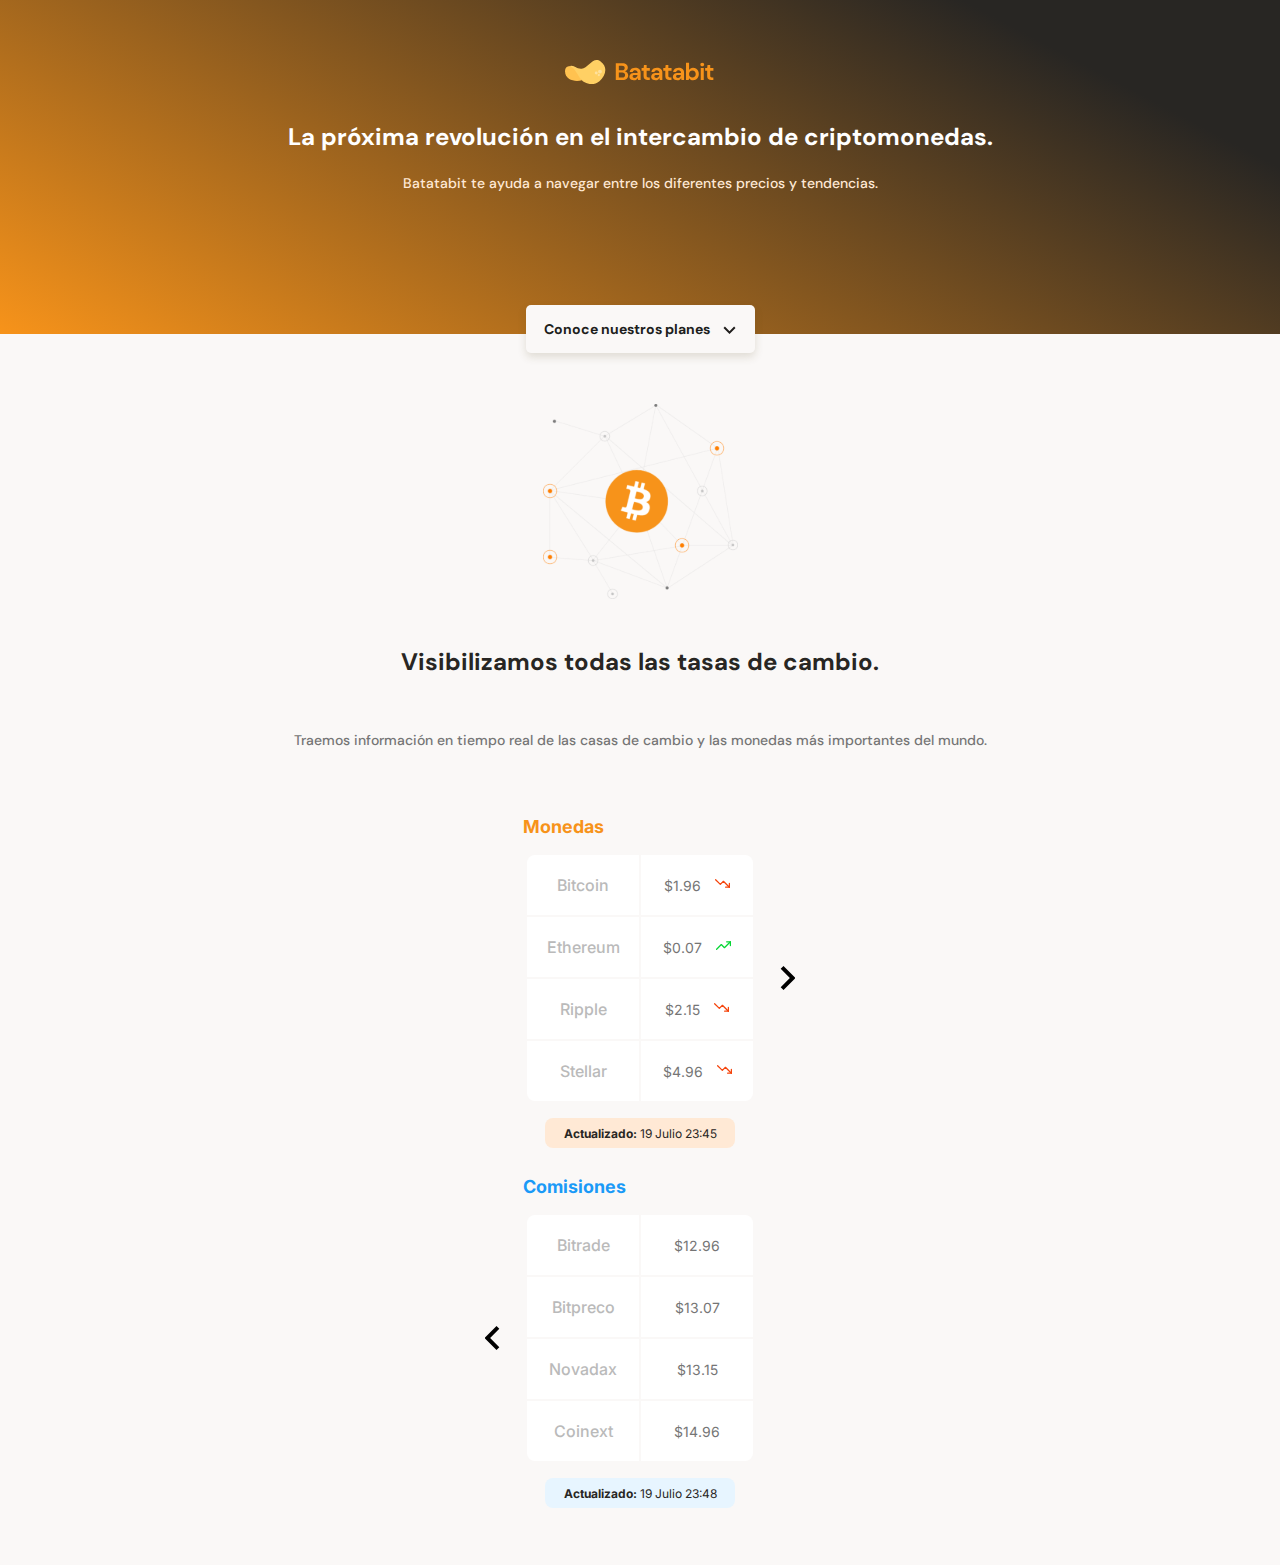
==== CursoMobileFirst/index.html @ 8cd85327 "segunda tabla" ====
<!DOCTYPE html>
<html lang="en">
<head>
    <meta charset="UTF-8">
    <meta name="viewport" content="width=device-width, initial-scale=1.0">
    <title>Document</title>
    <link rel="stylesheet" href="./css/main.css">
    <link rel="preconnect" href="https://fonts.googleapis.com">
    <link rel="preconnect" href="https://fonts.gstatic.com" crossorigin>
    <link href="https://fonts.googleapis.com/css2?family=DM+Sans:wght@400;500;700&family=Inter:wght@300;500;700&display=swap" rel="stylesheet">
</head>
<body>
    <header>
        <img src="./assets/img/logo.svg" alt="">
        <div class="header__title-container">
            <h1>La próxima revolución en el intercambio de criptomonedas.</h1>
            <p>Batatabit te ayuda a navegar entre los diferentes precios y tendencias.</p>
            <a href="" class="header__button">Conoce nuestros planes <span></span></a>
        </div>
    </header>
    <main>
        <section class="main-exchange-container">
            <div class="backgroundImg"></div>
            <div class="main-exchange-container__title">
                <h2>Visibilizamos todas las tasas de cambio.</h2>
                <p>Traemos información en tiempo real de las casas de cambio y las monedas más importantes del mundo.</p>
            </div>
            <section class="main-tables-container">
                <div class="main-currency-table">
                    <p class="currency-table__title">Monedas</p>
                    <div class="currency-table__container">
                        <table>
                            <tr>
                                <td class="table--top-left">Bitcoin</td>
                                <td class="table--top-right table--right">$1.96 <span class="down"></span></td>
                            </tr>
                            <tr>
                                <td>Ethereum</td>
                                <td class="table--right">$0.07 <span class="up"></span></td>
                            </tr>
                            <tr>
                                <td>Ripple</td>
                                <td class="table--right">$2.15 <span class="down"></span></td>
                            </tr>
                            <tr>
                                <td class="table--bottom-left">Stellar</td>
                                <td class="table--bottom-right table--right">$4.96 <span class="down"></span></td>
                            </tr>
                        </table>
                        <div></div>
                    </div>
                    <div class="currency-table__date">
                        <p><b>Actualizado:</b> 19 Julio 23:45</p>
                    </div>
                </div>
                <div class="main-commissions-table">
                    <p class="commissions-table__title">Comisiones</p>
                    <div class="commissions-table__container">
                        <table>
                            <tr>
                                <td class="table--top-left">Bitrade</td>
                                <td class="table--top-right table--right">$12.96 <span class="down"></span></td>
                            </tr>
                            <tr>
                                <td>Bitpreco</td>
                                <td class="table--right">$13.07 <span class="up"></span></td>
                            </tr>
                            <tr>
                                <td>Novadax</td>
                                <td class="table--right">$13.15 <span class="down"></span></td>
                            </tr>
                            <tr>
                                <td class="table--bottom-left">Coinext</td>
                                <td class="table--bottom-right table--right">$14.96 <span class="down"></span></td>
                            </tr>
                        </table>
                        <div></div>
                    </div>
                    <div class="commissions-table__date">
                        <p><b>Actualizado:</b> 19 Julio 23:48</p>
                    </div>
                </div>
            </section>            
        </section>
        <section></section>
        <section></section>
        <section></section>
    </main>
    <footer></footer>
</body>
</html>
---- CursoMobileFirst/css/main.css ----
/* 
1. Posicionamiento 
2. Modelo Caja (box model)
3. tipografia
4. Visuales
5. Otros, miscelanios
*/

/* font-family: 'DM Sans', sans-serif;
font-family: 'Inter', sans-serif; */

:root{
    /* colores */
    --bitcoin-orange: #f7931a;
    --soft-orange: #ffe9d5;
    --secondary-blue: #1a9af7;
    --soft-blue: #e7f5ff;
    --warm-black: #282623;
    --black: #201e1c;
    --grey: #bababa;
    --off-white: #faf8f7;
    --just-white: #fff;
}

*{
    padding: 0;
    margin: 0;
    box-sizing: border-box;
}

html{
    font-size: 62.5%;
    font-family: 'DM Sans', sans-serif;
}
header{
    position: relative;
    display: flex;
    flex-direction: column;
    align-items:center;
    width: 100%;
    min-width: 320px;
    height: 334px;
    text-align: center;
    background: linear-gradient(207.8deg,var(--warm-black) 16.6%, var(--bitcoin-orange) 100%);
}
header img {
    width: 150px;
    height: 24px;
    margin-top: 60px;
}

.header__title-container{
    width: 90%;
    min-width: 288px;
    max-width: 900px;
    height: 218px;
    margin-top: 40px;
    text-align: center;
}
.header__title-container h1 {
    font-size: 2.4rem;
    font-weight: bold;
    line-height: 2.6rem;
    color: var(--just-white);
}
.header__title-container p{
    margin-top: 24px;
    font-size: 1.4rem;
    font-weight: 500;
    line-height: 1.8rem;
    color: var(--soft-orange);
}
.header__title-container .header__button{
    position: absolute;
    
    left: 0;
    right: 0;
    margin-right: auto;
    margin-left: auto;
    top: 270px;
    display: block;
    margin-top:35px;
    padding:15px;
    width: 229px;
    height: 48px;
    background-color: var(--off-white);
    /* Sombra */
    box-shadow: 0px 4px 8px rgba(89, 73, 30, 0.16);
    border:none;
    border-radius: 5px;
    font-size: 1.4rem;
    font-weight: bold;
    text-decoration: none;
    color: var(--black);
}

.header__button span{
    display: inline-block;
    width: 13px;
    height: 8px;
    margin-left: 10px;
    background-image: url('../assets/icons/down-arrow.svg');
}
main {
    width: 100%;
    height: auto;
    background-color: var(--off-white);
    min-width: 320px;
}
.main-exchange-container {
    display: flex;
    flex-direction: column;
    align-items: center;
    text-align: center;
    width: 100%;
    height: auto;
    padding-top: 70px;
    padding-bottom: 30px;
}
.main-exchange-container__title {
    width: 90%;
    min-width: 288px;
    max-width: 900px;
    margin: 0 auto;
}
.main-exchange-container .backgroundImg{
    width: 195px;
    height: 195px;
    margin-bottom: 50px;
    background-image: url('../assets/img/Bitcoin.svg');
    background-size: cover;
    background-position: center;
    background-repeat: no-repeat;
}
.main-exchange-container__title h2{
    margin-bottom: 30px;
    font-size: 2.4rem;
    font-weight: bold;
    color: var(--warm-black);
    line-height: 2.6rem;
    height: 52px;
}
.main-exchange-container__title p{
    margin-bottom: 30px;
    font-size: 1.4rem;
    line-height: 1.8rem;
    font-weight: 500;
    color:#757575;
    height: 54px;
}

.main-currency-table, .main-commissions-table{
    width: 70%;
    min-width: 235px;
    max-width: 500px;
    height: 360px;
    margin: 0 auto;
    font-family:'Inter', sans-serif ;
    
}

 .main-currency-table .currency-table__title{
    margin-bottom: 15px;
    font-size: 1.8rem;
    font-weight: bold;
    line-height: 2.3rem;
    color: var(--bitcoin-orange);
    text-align: left;
}
.main-commissions-table .commissions-table__title{
    margin-bottom: 15px;
    font-size: 1.8rem;
    font-weight: bold;
    line-height: 2.3rem;
    color: var(--secondary-blue);
    text-align: left;
}
 .currency-table__container, .commissions-table__container{
    width: 90%;
    min-width: 230px;
    max-width: 300px;
    height: 250px;
    margin:0 auto;
    position: relative;

}

.currency-table__container table, .commissions-table__container table{
    width: 100%;
    height: 100%;
}
.currency-table__container div{
    position:absolute;
    background-image: url('../assets/icons/right-arrow.svg');
    background-size: cover;
    background-repeat: no-repeat;
    background-position: center;
    width: 15px;
    height: 24px;
    right: -40px;
    top: 113px;
}
.commissions-table__container div{
    position:absolute;
    background-image: url('../assets/icons/right-arrow.svg');
    background-size: cover;
    background-repeat: no-repeat;
    background-position: center;
    transform: rotate(180deg);
    width: 15px;
    height: 24px;
    left: -40px;
    top: 113px;
}

.currency-table__container td, .commissions-table__container td{
    width: 50%;
    font-size: 1.6rem;
    font-weight: 500;
    line-height: 1.9rem;
    color:var(--grey);
    background-color: var(--just-white); 
    /* padding: 10px 12px 10px 12px;
    border: 1px solid var(--off-white);  */
}
.currency-table__container .table--top-left{
    border-radius: 8px 0 0 0;
}
.currency-table__container .table--top-right{
    border-radius: 0 8px 0 0;
}
.currency-table__container .table--bottom-left{
    border-radius: 0 0 0 8px;
}
.currency-table__container .table--bottom-right{
    border-radius: 0 0 8px 0;
}
.commissions-table__container .table--top-left{
    border-radius: 8px 0 0 0;
}
.commissions-table__container .table--top-right{
    border-radius: 0 8px 0 0;
}
.commissions-table__container .table--bottom-left{
    border-radius: 0 0 0 8px;
}
.commissions-table__container .table--bottom-right{
    border-radius: 0 0 8px 0;
}

.currency-table__container .table--right{
   font-size: 1.4rem; 
   font-weight: 400;
   color: #757575;
   line-height: 1.7rem;
}
.commissions-table__container .table--right{
   font-size: 1.4rem; 
   font-weight: 400;
   color: #757575;
   line-height: 1.7rem;
}
.currency-table__container .table--right .down{
    display: inline-block;
    width: 15px;
    height: 15px;
    margin-left: 10px;
    background-image: url('../assets/icons/trending-down.svg');
    background-size: cover;
    background-position: center;
    background-repeat: no-repeat;
}
.currency-table__container .table--right .up{
    display: inline-block;
    width: 15px;
    height: 15px;
    margin-left: 10px;
    background-image: url('../assets/icons/trending-up.svg');
    background-size: cover;
    background-position: center;
    background-repeat: no-repeat;
}
.main-currency-table .currency-table__date, .main-commissions-table .commissions-table__date{
    width: 190px;
    height: 30px;
    margin: 0 auto;
    margin-top: 15px;
    padding: 8px;
    background-color: var(--soft-orange);
    border-radius: 8px;
    text-align: center;
    font-size: 1.2rem;
    align-self: center;
    display: inline-block;
    align-items:center;
    color:var(--warm-black);
}

.main-commissions-table .commissions-table__date{
    background-color: var(--soft-blue);
}
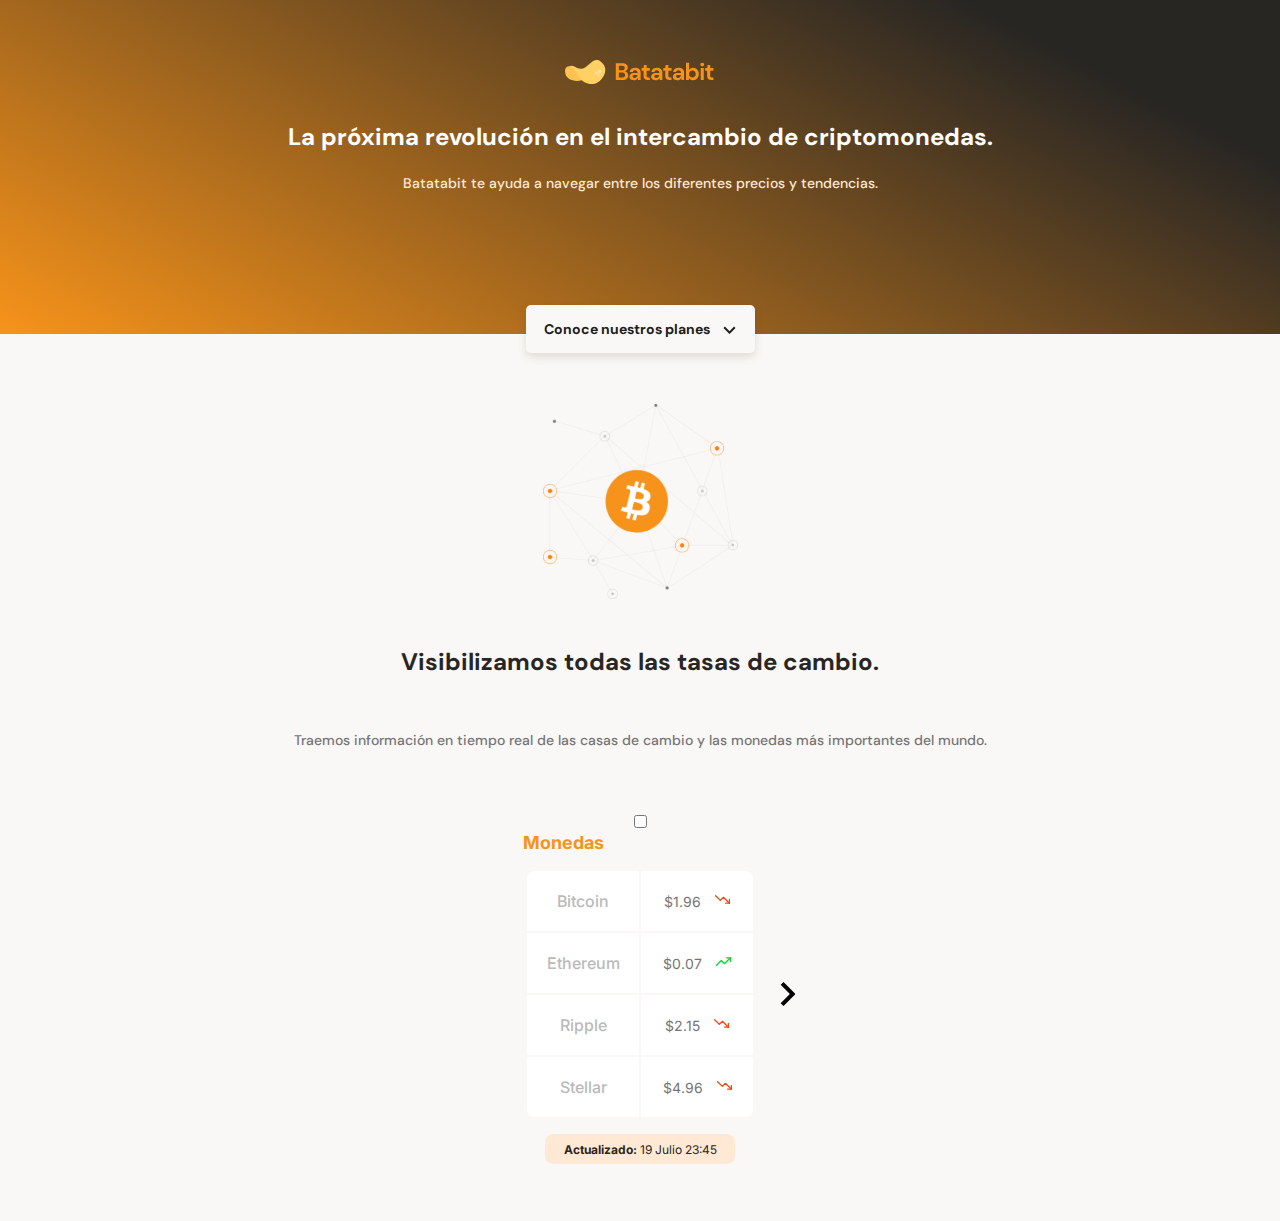
==== commit 4e82930c: "añadi flechita pero  margenes se dañaron" ====
--- a/CursoMobileFirst/index.html
+++ b/CursoMobileFirst/index.html
@@ -26,6 +26,8 @@
                 <p>Traemos información en tiempo real de las casas de cambio y las monedas más importantes del mundo.</p>
             </div>
             <section class="main-tables-container">
+                <input type="checkbox" id="checkbox">
+                
                 <div class="main-currency-table">
                     <p class="currency-table__title">Monedas</p>
                     <div class="currency-table__container">
@@ -47,12 +49,14 @@
                                 <td class="table--bottom-right table--right">$4.96 <span class="down"></span></td>
                             </tr>
                         </table>
-                        <div></div>
+                        <label for="checkbox" class="elemento" id="currency-label"></label>
+                        
                     </div>
                     <div class="currency-table__date">
                         <p><b>Actualizado:</b> 19 Julio 23:45</p>
                     </div>
                 </div>
+                
                 <div class="main-commissions-table">
                     <p class="commissions-table__title">Comisiones</p>
                     <div class="commissions-table__container">
@@ -74,7 +78,7 @@
                                 <td class="table--bottom-right table--right">$14.96 <span class="down"></span></td>
                             </tr>
                         </table>
-                        <div></div>
+                        <label for="checkbox" class="elemento" id="comision-label"></label>
                     </div>
                     <div class="commissions-table__date">
                         <p><b>Actualizado:</b> 19 Julio 23:48</p>
--- a/CursoMobileFirst/css/main.css
+++ b/CursoMobileFirst/css/main.css
@@ -156,7 +156,10 @@
     height: 360px;
     margin: 0 auto;
     font-family:'Inter', sans-serif ;
-    
+    display: none;
+}
+.main-currency-table{
+    display:block;
 }
 
  .main-currency-table .currency-table__title{
@@ -189,7 +192,7 @@
     width: 100%;
     height: 100%;
 }
-.currency-table__container div{
+#currency-label{
     position:absolute;
     background-image: url('../assets/icons/right-arrow.svg');
     background-size: cover;
@@ -200,7 +203,7 @@
     right: -40px;
     top: 113px;
 }
-.commissions-table__container div{
+#comision-label{
     position:absolute;
     background-image: url('../assets/icons/right-arrow.svg');
     background-size: cover;
@@ -212,6 +215,16 @@
     left: -40px;
     top: 113px;
 }
+
+/* #checkbox{
+    display: none;
+}
+#checkbox:checked ~ .main-currency-table{
+    display:none;
+}
+#checkbox:checked ~ .main-commissions-table{
+    display:block;
+} */
 
 .currency-table__container td, .commissions-table__container td{
     width: 50%;
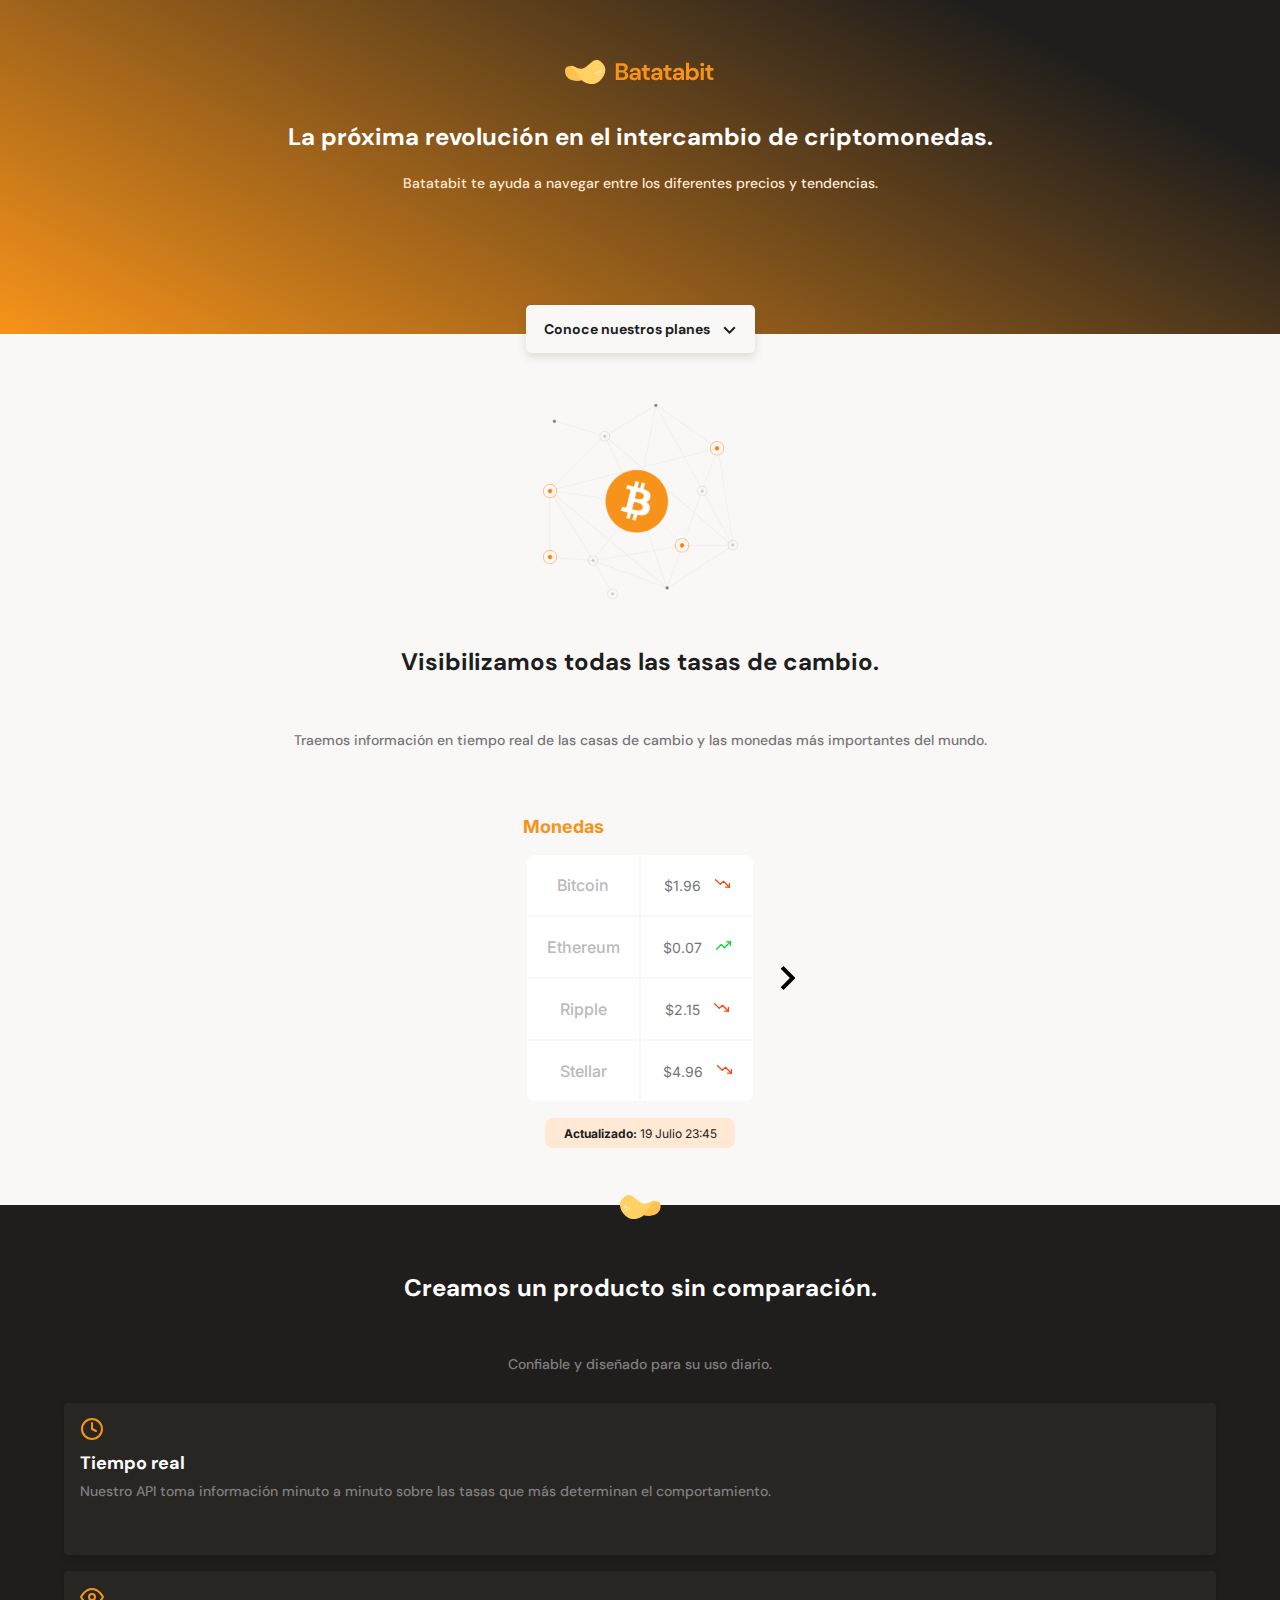
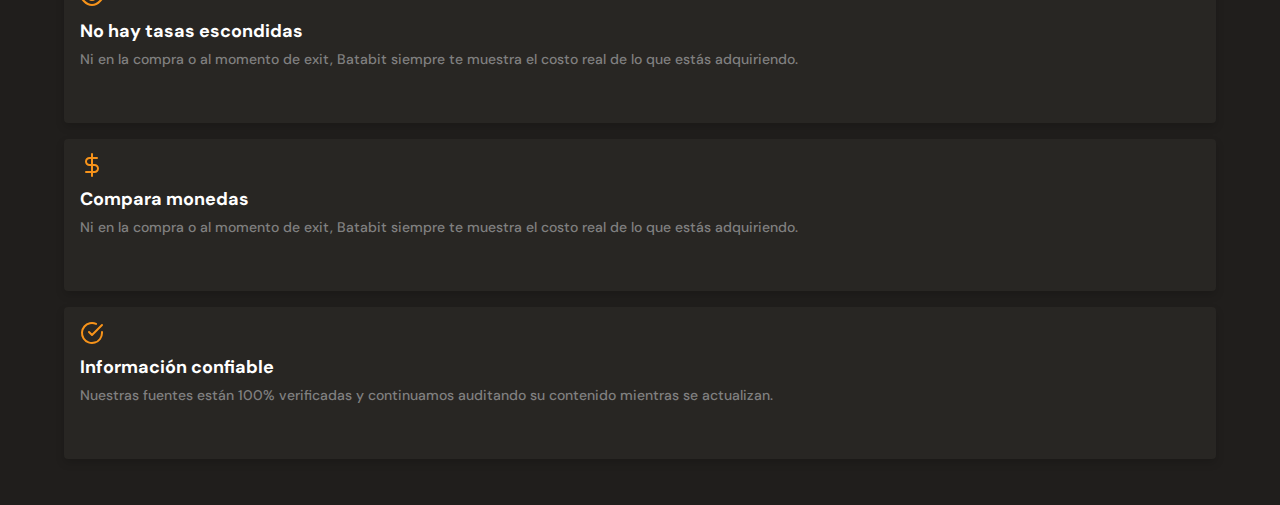
==== commit a1aff1e5: "agregada segunda seccion del codigo" ====
--- a/CursoMobileFirst/index.html
+++ b/CursoMobileFirst/index.html
@@ -86,7 +86,33 @@
                 </div>
             </section>            
         </section>
-        <section></section>
+        <section class="main-features-container">
+            <div class="separator-image-container">
+                <img class="separator-image" src="./assets/icons/batata.svg" alt="">
+            </div>
+            <h2 class="main-features__title">Creamos un producto sin comparación.</h2>
+            <p>Confiable y diseñado para su uso diario.</p>
+            <div class="features__card">
+                <img src="./assets/icons/clock.svg" alt="">
+                <h3>Tiempo real</h3>
+                <p>Nuestro API toma información minuto a minuto sobre las tasas que más determinan el comportamiento.</p>
+            </div>
+            <div class="features__card">
+                <img src="./assets/icons/eye.svg" alt="">
+                <h3>No hay tasas escondidas</h3>
+                <p>Ni en la compra o al momento de exit, Batabit siempre te muestra el costo real de lo que estás adquiriendo.</p>
+            </div>
+            <div class="features__card">
+                <img src="./assets/icons/dollar-sign.svg" alt="">
+                <h3>Compara monedas</h3>
+                <p>Ni en la compra o al momento de exit, Batabit siempre te muestra el costo real de lo que estás adquiriendo.</p>
+            </div>
+            <div class="features__card">
+                <img src="./assets/icons/check-circle.svg" alt="">
+                <h3>Información confiable</h3>
+                <p>Nuestras fuentes están 100% verificadas y continuamos auditando su contenido mientras se actualizan.</p>
+            </div>
+        </section>
         <section></section>
         <section></section>
     </main>
--- a/CursoMobileFirst/css/main.css
+++ b/CursoMobileFirst/css/main.css
@@ -15,7 +15,7 @@
     --soft-orange: #ffe9d5;
     --secondary-blue: #1a9af7;
     --soft-blue: #e7f5ff;
-    --warm-black: #282623;
+    --warm-black: #201e1c;
     --black: #201e1c;
     --grey: #bababa;
     --off-white: #faf8f7;
@@ -216,7 +216,7 @@
     top: 113px;
 }
 
-/* #checkbox{
+#checkbox{
     display: none;
 }
 #checkbox:checked ~ .main-currency-table{
@@ -224,7 +224,7 @@
 }
 #checkbox:checked ~ .main-commissions-table{
     display:block;
-} */
+}
 
 .currency-table__container td, .commissions-table__container td{
     width: 50%;
@@ -311,4 +311,72 @@
 
 .main-commissions-table .commissions-table__date{
     background-color: var(--soft-blue);
+}
+.main-features-container{
+    width: 100%;
+    background-color:var(--warm-black);
+    display: flex;
+    flex-direction: column;
+    align-items: center;
+    padding-top: 70px;
+    padding-bottom: 30px;
+    height: auto;
+    position: relative;
+}
+.main-features-container .separator-image-container{
+    position: absolute;
+    top: -10px;
+    width: 40px;
+    height: 24px;
+}
+.main-features-container .main-features__title{
+    color: var(--just-white);
+    font-weight: bold;
+    font-size: 2.4rem;
+    line-height: 2.6rem;
+    text-align: center;
+    width: 90%;
+    height: 50px;
+    margin-bottom: 30px;
+}
+.main-features-container > p {
+    color:#808080;
+    width: 90%;
+    font-weight: 500;
+    font-size: 1.4rem;
+    line-height: 1.8rem;
+    text-align: center;
+    margin-bottom: 30px;
+}
+.main-features-container .features__card{
+    width: 90%;
+    height: 152px;
+    margin: 0 auto;
+    background-color:#282623;
+    margin-bottom: 16px;
+    border-radius: 4px;
+    box-shadow: 0px 4px 8px 0px #00000029;
+    padding: 14px 16px;
+
+}
+
+.main-features-container .features__card img{
+    width: 24px;
+    height: 24px;
+    margin-bottom: 10px;
+}
+.main-features-container .features__card h3{
+    font-size: 1.8rem;
+    line-height: 1.8rem;
+    font-weight: bold;
+    color: var(--just-white);
+    margin-bottom: 10px;
+}
+
+.main-features-container .features__card p{
+    font-size: 1.4rem;
+    line-height: 1.8rem;
+    font-weight: 500;
+    color:#808080;
+
 }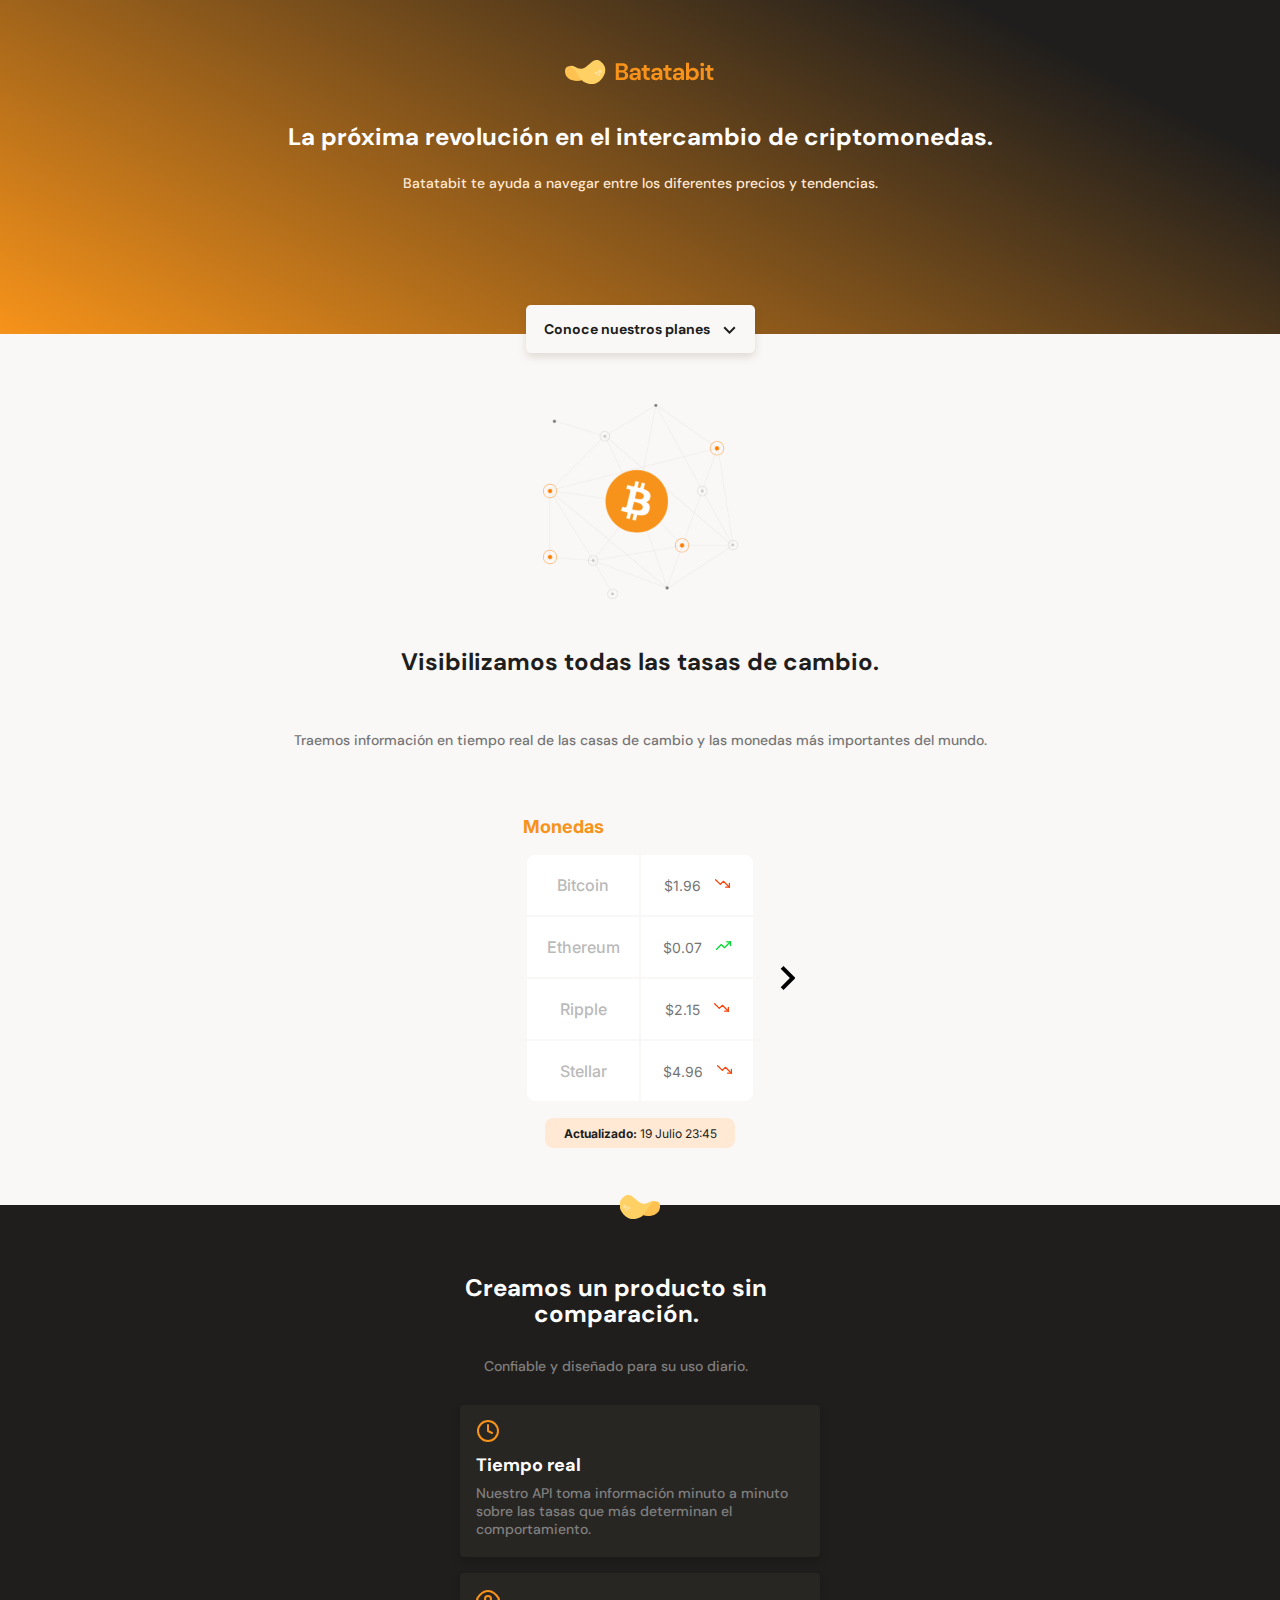
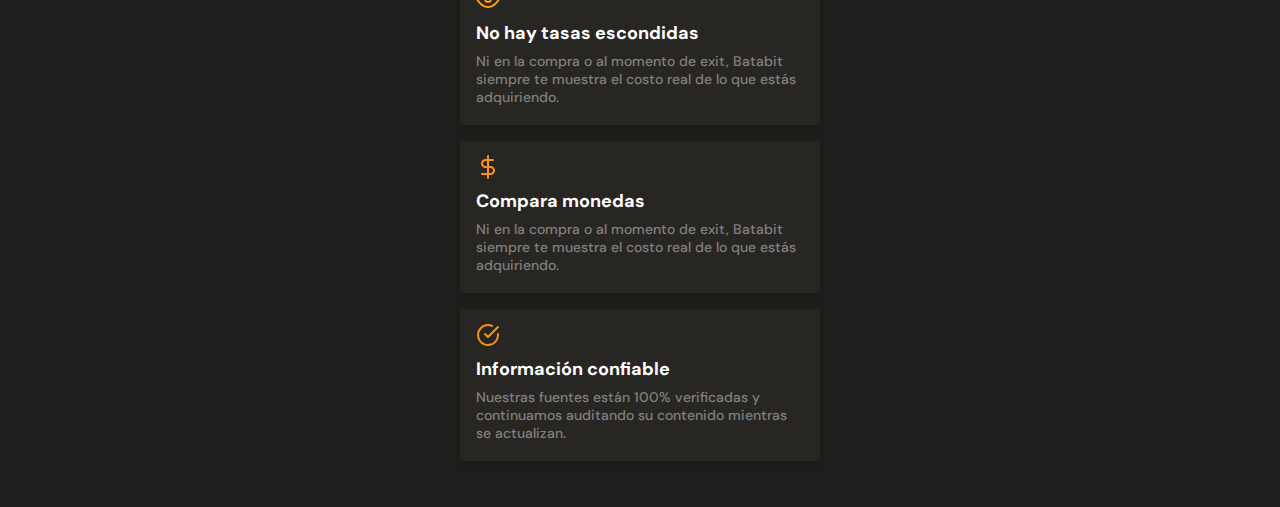
==== commit e6400360: "configurado el proyecto con modificiaciones del profe" ====
--- a/CursoMobileFirst/index.html
+++ b/CursoMobileFirst/index.html
@@ -87,31 +87,33 @@
             </section>            
         </section>
         <section class="main-features-container">
-            <div class="separator-image-container">
-                <img class="separator-image" src="./assets/icons/batata.svg" alt="">
+            <span class="separator-image-container"></span>
+            <div class="main-feactures__text">
+                <h2 class="main-features__title">Creamos un producto sin comparación.</h2>
+                <p>Confiable y diseñado para su uso diario.</p>
             </div>
-            <h2 class="main-features__title">Creamos un producto sin comparación.</h2>
-            <p>Confiable y diseñado para su uso diario.</p>
-            <div class="features__card">
-                <img src="./assets/icons/clock.svg" alt="">
-                <h3>Tiempo real</h3>
-                <p>Nuestro API toma información minuto a minuto sobre las tasas que más determinan el comportamiento.</p>
-            </div>
-            <div class="features__card">
-                <img src="./assets/icons/eye.svg" alt="">
-                <h3>No hay tasas escondidas</h3>
-                <p>Ni en la compra o al momento de exit, Batabit siempre te muestra el costo real de lo que estás adquiriendo.</p>
-            </div>
-            <div class="features__card">
-                <img src="./assets/icons/dollar-sign.svg" alt="">
-                <h3>Compara monedas</h3>
-                <p>Ni en la compra o al momento de exit, Batabit siempre te muestra el costo real de lo que estás adquiriendo.</p>
-            </div>
-            <div class="features__card">
-                <img src="./assets/icons/check-circle.svg" alt="">
-                <h3>Información confiable</h3>
-                <p>Nuestras fuentes están 100% verificadas y continuamos auditando su contenido mientras se actualizan.</p>
-            </div>
+            <section class="features-cards-container">
+                <article class="features__card">
+                    <span class="clock card-icon-container"></span>
+                    <p class="featured-cards__title">Tiempo real</p>
+                    <p class="featured-cards__body">Nuestro API toma información minuto a minuto sobre las tasas que más determinan el comportamiento.</p>
+                </article>
+                <article class="features__card">
+                    <span class="eye card-icon-container"></span>
+                    <p class="featured-cards__title">No hay tasas escondidas</p>
+                    <p class="featured-cards__body">Ni en la compra o al momento de exit, Batabit siempre te muestra el costo real de lo que estás adquiriendo.</p>
+                </article>
+                <article class="features__card">
+                    <span class="dollar-sign card-icon-container"></span>
+                    <p class="featured-cards__title">Compara monedas</p>
+                    <p class="featured-cards__body">Ni en la compra o al momento de exit, Batabit siempre te muestra el costo real de lo que estás adquiriendo.</p>
+                </article>
+                <article class="features__card">
+                    <span class="check-circle card-icon-container"></span>
+                    <p class="featured-cards__title">Información confiable</p>
+                    <p class="featured-cards__body">Nuestras fuentes están 100% verificadas y continuamos auditando su contenido mientras se actualizan.</p>
+                </article>
+            </section>
         </section>
         <section></section>
         <section></section>
--- a/CursoMobileFirst/css/main.css
+++ b/CursoMobileFirst/css/main.css
@@ -313,33 +313,39 @@
     background-color: var(--soft-blue);
 }
 .main-features-container{
+    position: relative;
     width: 100%;
+    min-width: 320px;
+    height: auto;
+    padding-top: 70px;
+    padding-bottom: 30px;
     background-color:var(--warm-black);
     display: flex;
     flex-direction: column;
     align-items: center;
-    padding-top: 70px;
-    padding-bottom: 30px;
-    height: auto;
-    position: relative;
 }
 .main-features-container .separator-image-container{
     position: absolute;
+    width: 40px;
+    height: 25px;
+    background-image: url('../assets/icons/batata.svg');
+    background-position: center;
+    background-repeat: no-repeat;
+    background-size: cover;
     top: -10px;
-    width: 40px;
-    height: 24px;
 }
 .main-features-container .main-features__title{
+    width: 90%;
+    min-width: 288px;
     color: var(--just-white);
     font-weight: bold;
     font-size: 2.4rem;
     line-height: 2.6rem;
     text-align: center;
-    width: 90%;
-    height: 50px;
+    height: auto;
     margin-bottom: 30px;
 }
-.main-features-container > p {
+.main-features-container > div>p {
     color:#808080;
     width: 90%;
     font-weight: 500;
@@ -350,6 +356,8 @@
 }
 .main-features-container .features__card{
     width: 90%;
+    min-width: 288px;
+    max-width: 400px;
     height: 152px;
     margin: 0 auto;
     background-color:#282623;
@@ -360,12 +368,31 @@
 
 }
 
-.main-features-container .features__card img{
+.features-cards-container .features__card .card-icon-container{
+
+    display: inline-block;
     width: 24px;
     height: 24px;
     margin-bottom: 10px;
-}
-.main-features-container .features__card h3{
+    background-size: cover;
+    background-position: center;
+    background-repeat: no-repeat;
+}
+
+.features-cards-container .features__card .clock{
+    background-image: url('../assets/icons/clock.svg');
+}
+.features-cards-container .features__card .eye{
+    background-image: url('../assets/icons/eye.svg');
+}
+.features-cards-container .features__card .dollar-sign{
+    background-image: url('../assets/icons/dollar-sign.svg');
+}
+.features-cards-container .features__card .check-circle{
+    background-image: url('../assets/icons/check-circle.svg');
+}
+
+.main-features-container .features__card .featured-cards__title{
     font-size: 1.8rem;
     line-height: 1.8rem;
     font-weight: bold;
@@ -373,7 +400,7 @@
     margin-bottom: 10px;
 }
 
-.main-features-container .features__card p{
+.main-features-container .features__card .featured-cards__body{
     font-size: 1.4rem;
     line-height: 1.8rem;
     font-weight: 500;
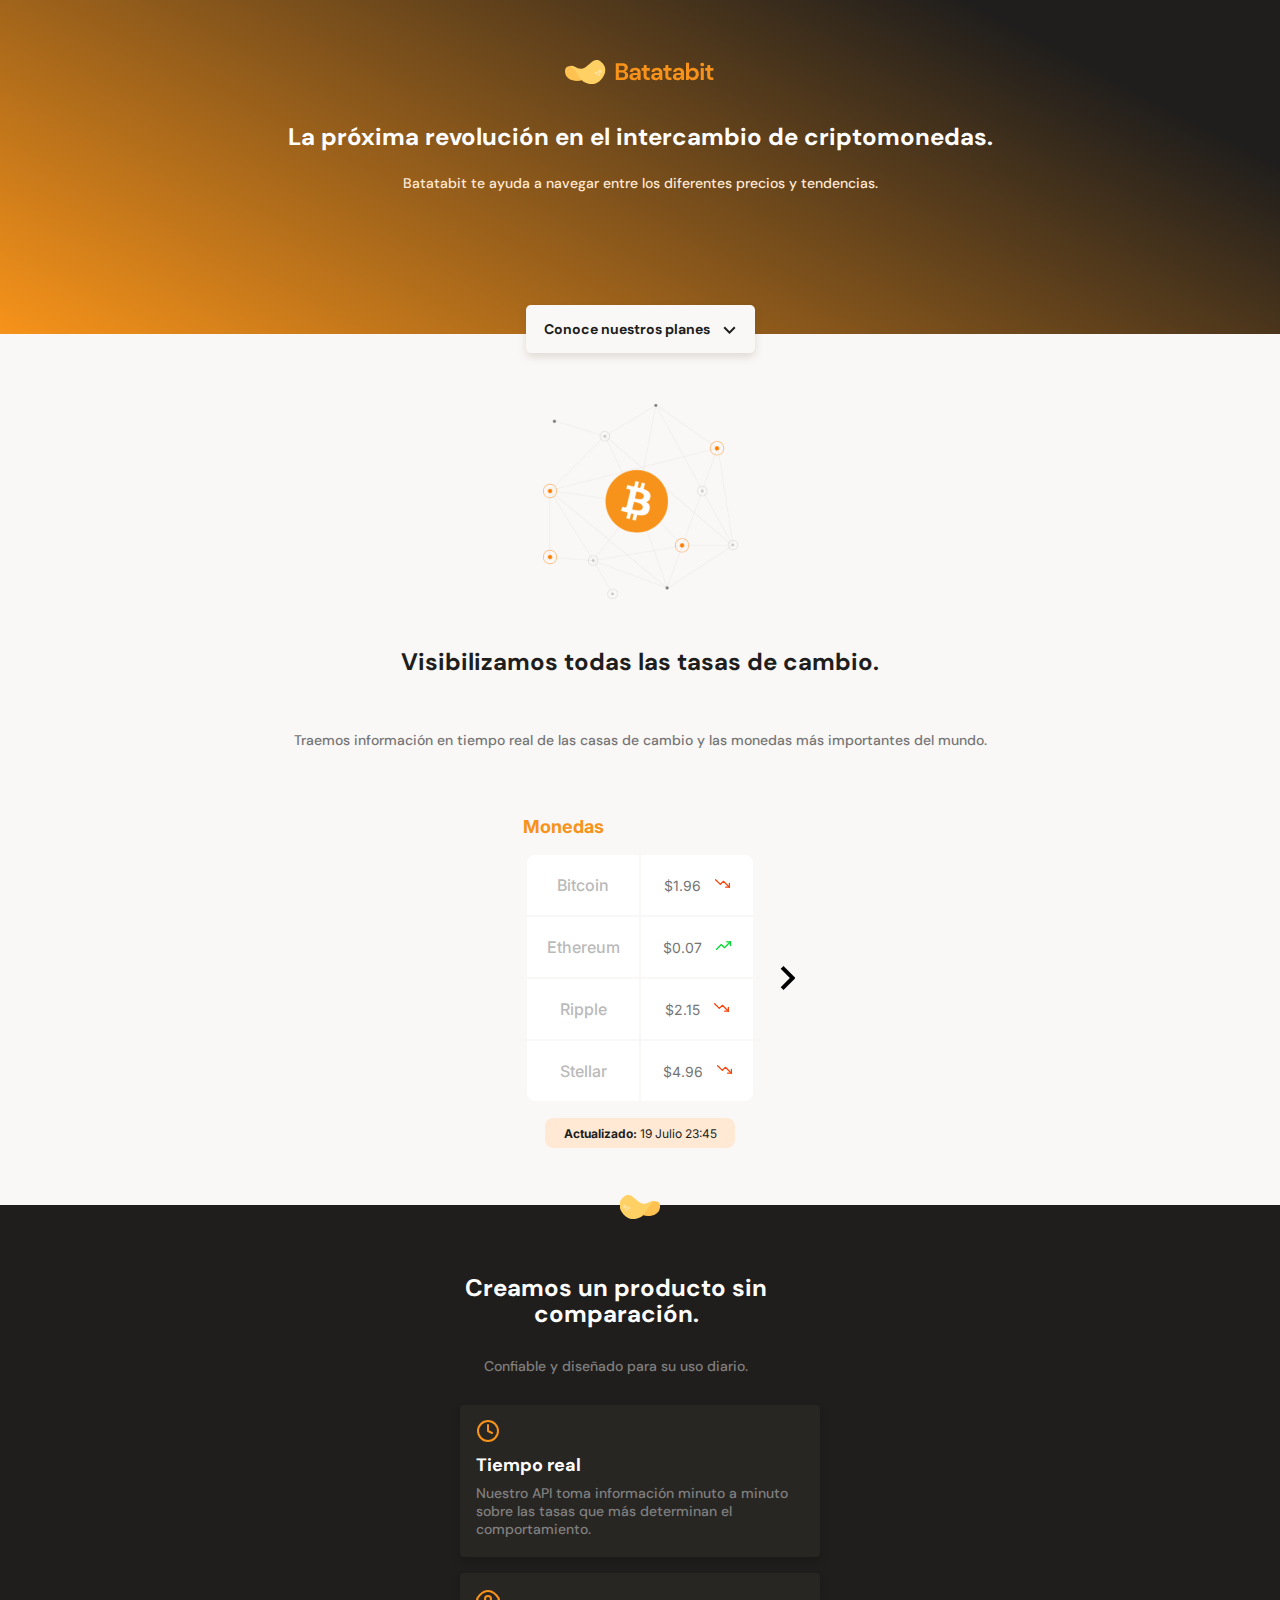
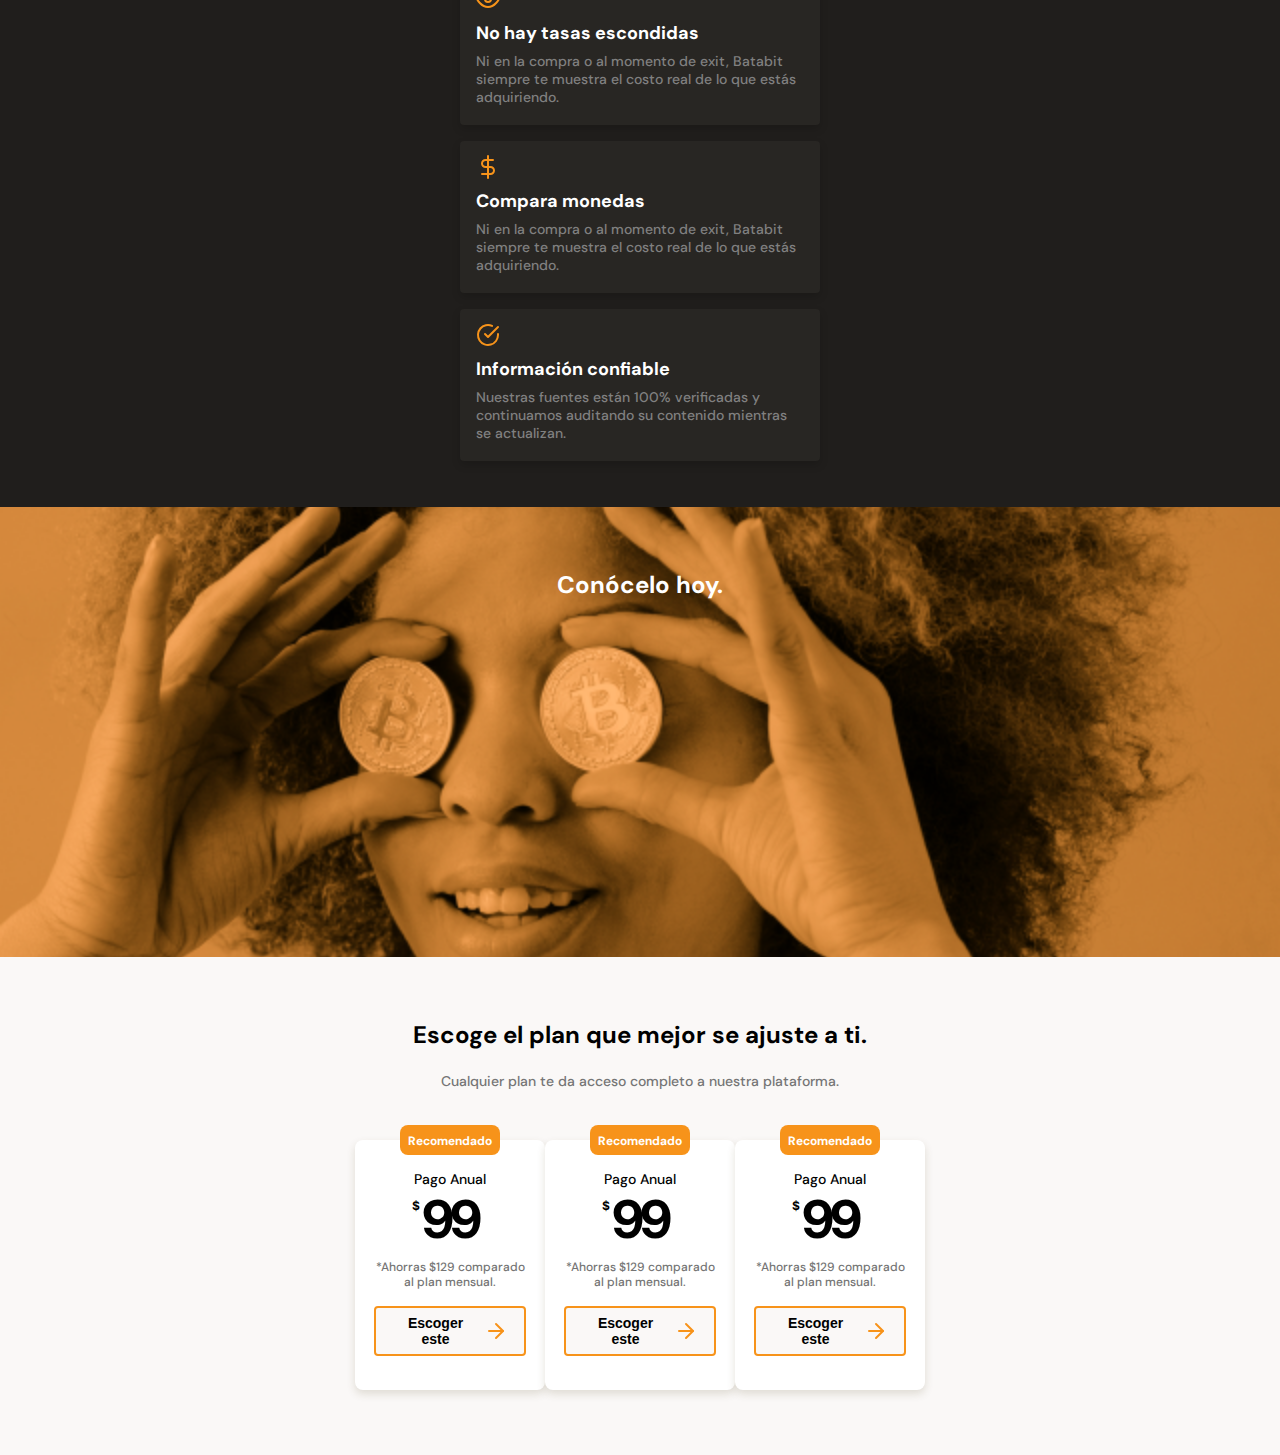
==== commit 44a55425: "Commit con mi propia hasta los planes" ====
--- a/CursoMobileFirst/index.html
+++ b/CursoMobileFirst/index.html
@@ -115,8 +115,40 @@
                 </article>
             </section>
         </section>
-        <section></section>
-        <section></section>
+        <section class="bitcoin-img-container">
+            <h2>Conócelo hoy.</h2>
+        </section>
+        
+        <section class="main-plans-container">
+            <div class="main-plans-container__title">
+                <h2>Escoge el plan que mejor se ajuste a ti.</h2>
+                <p>Cualquier plan te da acceso completo a nuestra plataforma.</p>
+            </div>
+            <section class="plans-container__cards">
+                <article class="plan__card">
+                    <span class="plan--recomended">Recomendado</span>
+                    <p class="plan-card-title">Pago Anual</p>
+                    <p class="plan-card-price"><span>$</span>99</p>
+                    <p class="plan-card-body">*Ahorras $129 comparado al plan mensual.</p>
+                    <button class="plan-card-button">Escoger este <span></span></button>
+                </article>
+                <article class="plan__card">
+                    <span class="plan--recomended">Recomendado</span>
+                    <p class="plan-card-title">Pago Anual</p>
+                    <p class="plan-card-price"><span>$</span>99</p>
+                    <p class="plan-card-body">*Ahorras $129 comparado al plan mensual.</p>
+                    <button class="plan-card-button">Escoger este <span></span></button>
+                </article>
+                <article class="plan__card">
+                    <span class="plan--recomended">Recomendado</span>
+                    <p class="plan-card-title">Pago Anual</p>
+                    <p class="plan-card-price"><span>$</span>99</p>
+                    <p class="plan-card-body">*Ahorras $129 comparado al plan mensual.</p>
+                    <button class="plan-card-button">Escoger este <span></span></button>
+                </article>
+
+            </section>
+        </section>
     </main>
     <footer></footer>
 </body>
--- a/CursoMobileFirst/css/main.css
+++ b/CursoMobileFirst/css/main.css
@@ -358,7 +358,7 @@
     width: 90%;
     min-width: 288px;
     max-width: 400px;
-    height: 152px;
+    min-height: 152px;
     margin: 0 auto;
     background-color:#282623;
     margin-bottom: 16px;
@@ -406,4 +406,140 @@
     font-weight: 500;
     color:#808080;
 
-}+}
+.bitcoin-img-container{
+    width: 100%;
+    min-width: 320px;
+    height: 50vh;
+    background-image: url('../assets/img/bitcoinbaby2x.png');
+    background-position: center;
+    background-repeat: no-repeat;
+    background-size: cover;
+}
+.bitcoin-img-container h2{
+    padding-top:65px ;
+    text-align: center;
+    color:var(--just-white);
+    font-weight: bold;
+    font-size: 2.4rem;
+    line-height: 2.6rem;
+}
+.main-plans-container{
+    width: 100%;
+    min-width: 320px;
+    background-color: var(--off-white);
+    height: auto;
+    padding: 65px 0;
+    display: flex;
+    flex-direction: column;
+    align-items: center;
+}
+.main-plans-container__title{
+    width: 90%;
+    min-width: 112px;
+    margin-bottom: 50px;
+}
+.main-plans-container__title h2{
+    font-size: 2.4rem;
+    font-weight: bold;
+    line-height: 2.6rem;
+    text-align: center;
+    min-width: 288px;
+    margin-bottom: 24px;
+}
+.main-plans-container__title >p{
+    font-size: 1.4rem;
+    line-height: 1.8rem;
+    text-align: center;
+    font-weight: 500;
+    color: #757575;
+}
+
+.plans-container__cards{
+    display: flex;
+    margin: 0 8px;
+}
+.plans-container__cards .plan__card{
+    width: 190px;
+    height: 250px;
+    background-color: var(--just-white);
+    box-shadow: 0px 4px 8px 0px #59491E29;
+    border-radius: 8px;
+    display: flex;
+    flex-direction: column;
+    align-items: center;
+    position: relative;
+    font-size: 1.2rem;
+    font-weight: 500;
+    padding:30px 0;
+}
+
+.plan__card .plan--recomended{
+    background-color: var(--bitcoin-orange);
+    width: 100px;
+    height: 30px;
+    border-radius: 8px;
+    padding: 8px;
+    color:var(--just-white);
+    font-weight: bold;
+    margin: 0 auto;
+    position:absolute;
+    top: -15px;
+}
+.plan__card .plan-card-title{
+    font-size: 1.4rem;
+    color: #000000;
+}
+.plan__card .plan-card-price{
+    font-family: 'Inter', sans-serif;
+    font-size: 5.2rem;
+    font-weight: bold;
+    color: #000000;
+    position: relative;
+    letter-spacing: -0.08em;
+    height: 56px;
+    margin-bottom: 16px;
+}
+.plan__card .plan-card-price>span{
+    font-family: 'Inter', sans-serif;
+    font-size: 1.2rem;
+    font-weight: bold;
+    color: #000000;
+    position:absolute;
+    top:10px;
+    left: -10px;
+}
+.plan__card .plan-card-body{
+    line-height: 1.5rem;
+    color: #757575;
+    text-align: center;
+    width: 80%;
+    height: 30px;
+    margin-bottom: 16px;
+}
+
+
+.plan__card .plan-card-button{
+    display: flex;
+    align-items: center;
+    width: 80%;
+    height: 50px;
+    border-radius:4px;
+    padding: 12px 16px;
+    border: 2px solid var(--bitcoin-orange);
+    background-color: var(--off-white);
+    font-size: 1.4rem;
+    font-weight: bold;
+}
+.plan__card .plan-card-button>span{
+    display: inline-block;
+    width: 24px;
+    height: 24px;
+    background-image: url('../assets/icons/orange-right-arrow.svg');
+    background-position: center;
+    background-size: cover;
+    background-repeat: no-repeat;
+    margin-left: 5px;
+
+}
+
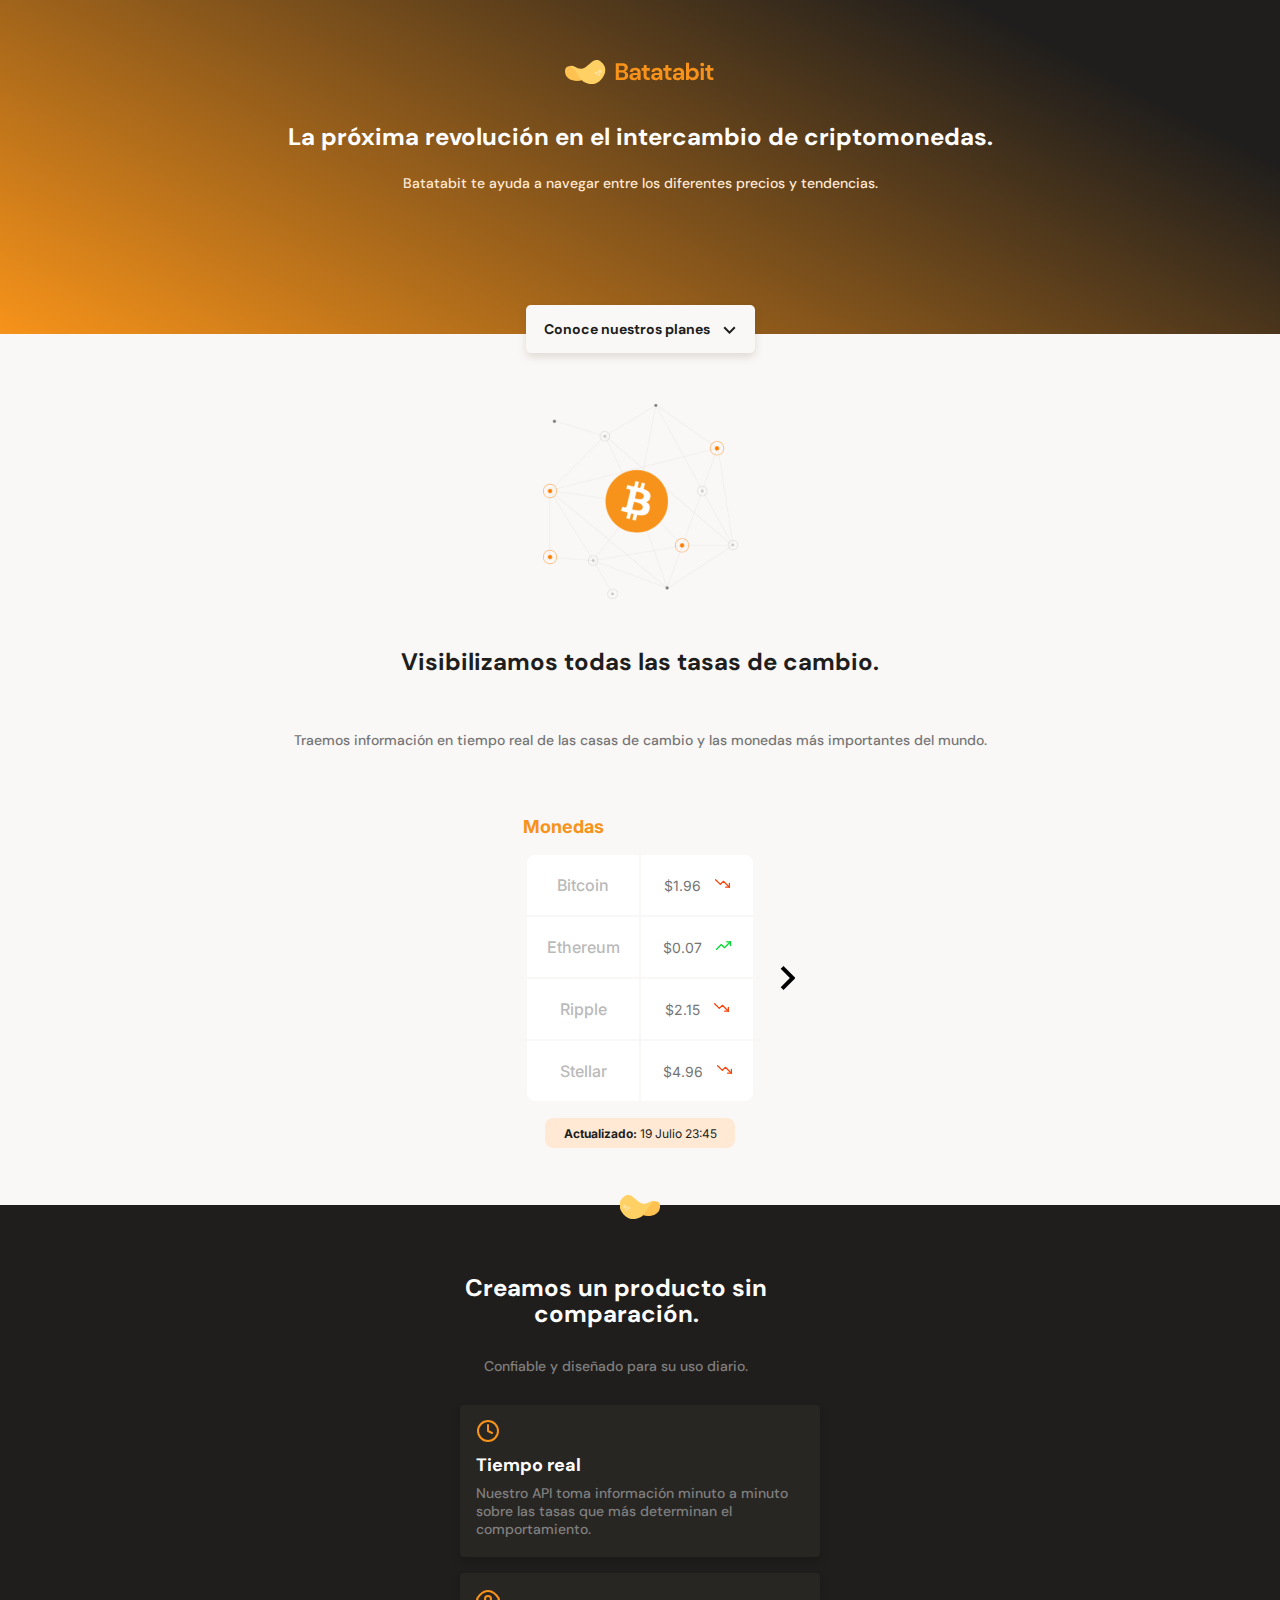
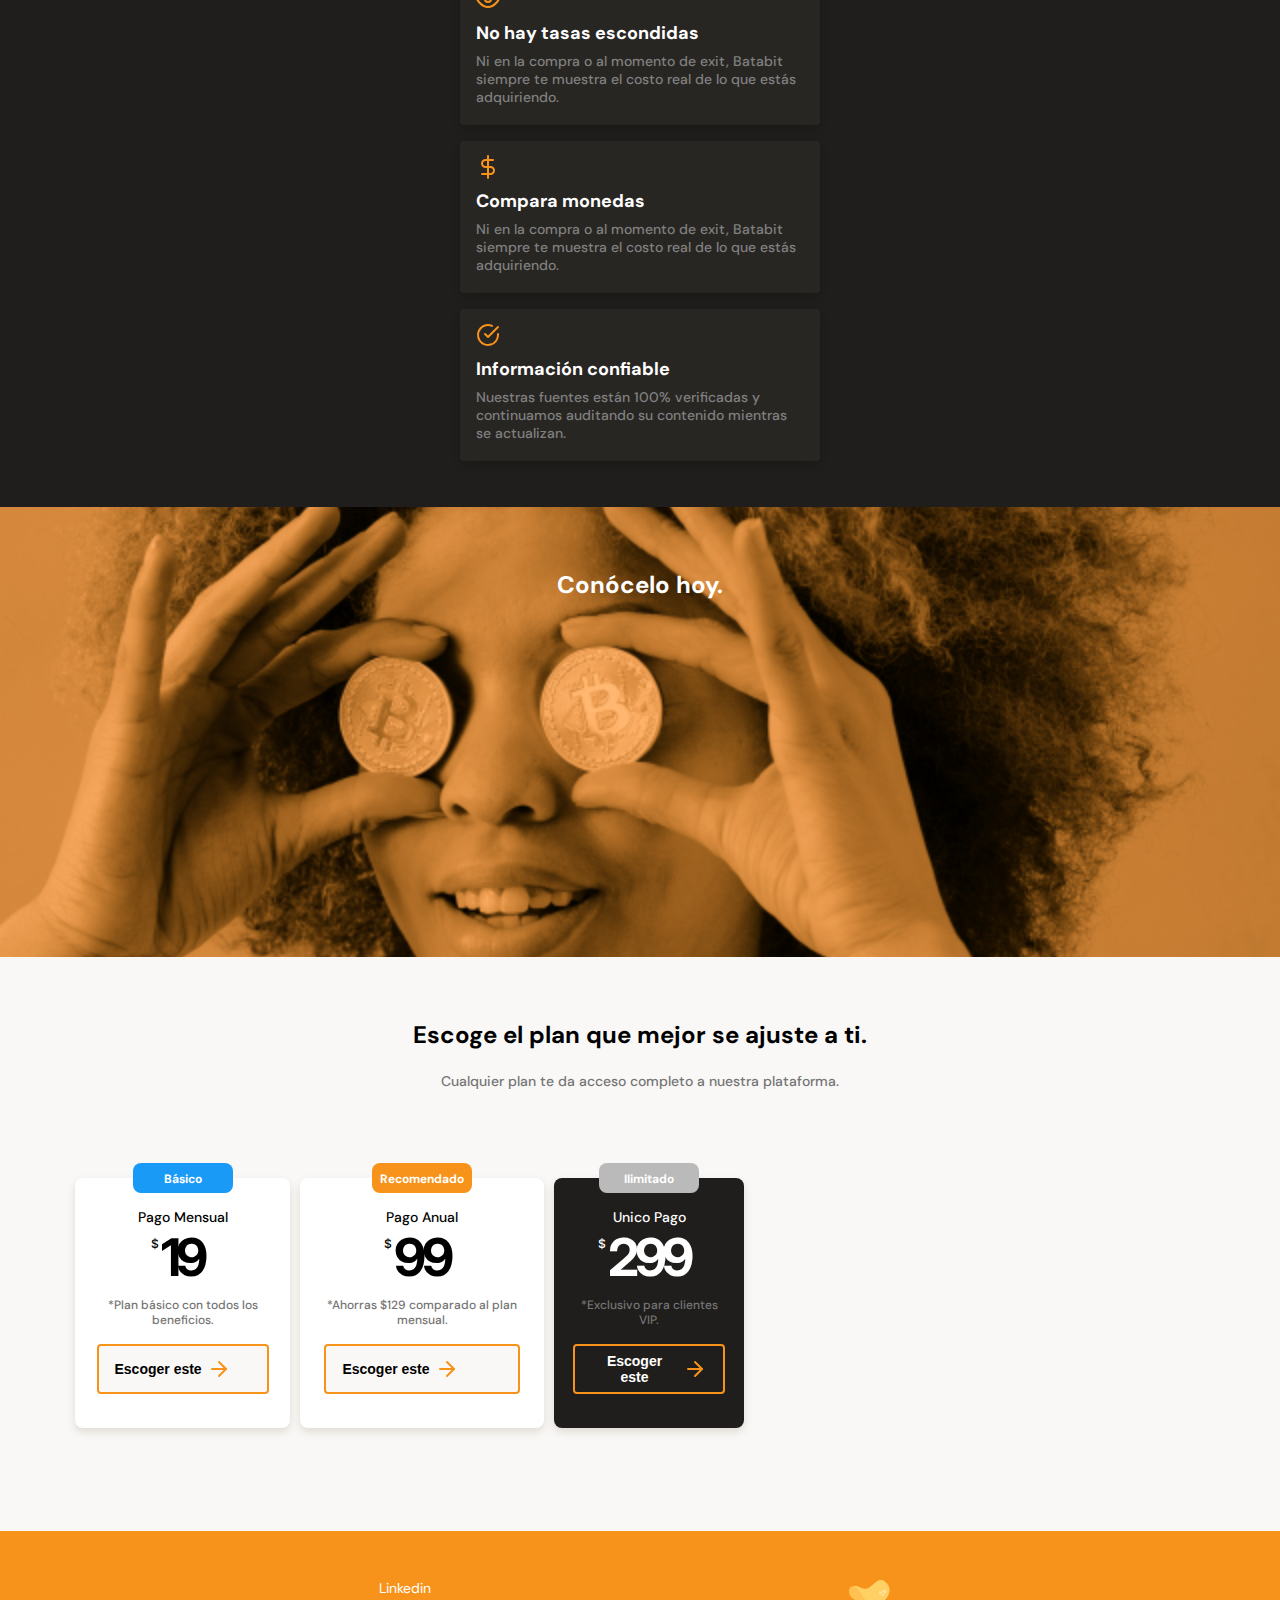
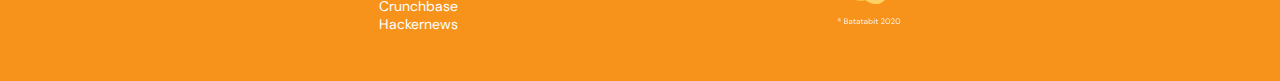
==== commit e735f479: "agregado el footer" ====
--- a/CursoMobileFirst/index.html
+++ b/CursoMobileFirst/index.html
@@ -3,7 +3,7 @@
 <head>
     <meta charset="UTF-8">
     <meta name="viewport" content="width=device-width, initial-scale=1.0">
-    <title>Document</title>
+    <title>BAtabit</title>
     <link rel="stylesheet" href="./css/main.css">
     <link rel="preconnect" href="https://fonts.googleapis.com">
     <link rel="preconnect" href="https://fonts.gstatic.com" crossorigin>
@@ -15,7 +15,7 @@
         <div class="header__title-container">
             <h1>La próxima revolución en el intercambio de criptomonedas.</h1>
             <p>Batatabit te ayuda a navegar entre los diferentes precios y tendencias.</p>
-            <a href="" class="header__button">Conoce nuestros planes <span></span></a>
+            <a href="#plans" class="header__button">Conoce nuestros planes <span></span></a>
         </div>
     </header>
     <main>
@@ -119,36 +119,45 @@
             <h2>Conócelo hoy.</h2>
         </section>
         
-        <section class="main-plans-container">
+        <section id="plans" class="main-plans-container">
             <div class="main-plans-container__title">
                 <h2>Escoge el plan que mejor se ajuste a ti.</h2>
                 <p>Cualquier plan te da acceso completo a nuestra plataforma.</p>
             </div>
             <section class="plans-container__cards">
-                <article class="plan__card">
+                  <article class="card-basic plan__card">
+                    <span class="plan--recomended">Básico</span>
+                    <p class="plan-card-title">Pago Mensual</p>
+                    <p class="plan-card-price"><sup>$</sup>19</p>
+                    <p class="plan-card-body">*Plan básico con todos los beneficios.</p>
+                    <button class="plan-card-button">Escoger este <span></span></button>
+                </article>
+                <article class="card-recomended plan__card" >
                     <span class="plan--recomended">Recomendado</span>
                     <p class="plan-card-title">Pago Anual</p>
-                    <p class="plan-card-price"><span>$</span>99</p>
+                    <p class="plan-card-price"><sup>$</sup>99</p>
                     <p class="plan-card-body">*Ahorras $129 comparado al plan mensual.</p>
                     <button class="plan-card-button">Escoger este <span></span></button>
                 </article>
-                <article class="plan__card">
-                    <span class="plan--recomended">Recomendado</span>
-                    <p class="plan-card-title">Pago Anual</p>
-                    <p class="plan-card-price"><span>$</span>99</p>
-                    <p class="plan-card-body">*Ahorras $129 comparado al plan mensual.</p>
+                <article class="card-unlimited plan__card" id="unlimited">
+                    <span class="plan--recomended">Ilimitado</span>
+                    <p class="plan-card-title">Unico Pago</p>
+                    <p class="plan-card-price"><sup>$</sup>299</p>
+                    <p class="plan-card-body">*Exclusivo para clientes VIP.</p>
                     <button class="plan-card-button">Escoger este <span></span></button>
                 </article>
-                <article class="plan__card">
-                    <span class="plan--recomended">Recomendado</span>
-                    <p class="plan-card-title">Pago Anual</p>
-                    <p class="plan-card-price"><span>$</span>99</p>
-                    <p class="plan-card-body">*Ahorras $129 comparado al plan mensual.</p>
-                    <button class="plan-card-button">Escoger este <span></span></button>
-                </article>
-
             </section>
         </section>
+        <footer class="footer">
+            <ul class="footer__text-container">
+                <li><a href="">Linkedin</a></li>
+                <li><a href="">Crunchbase</a></li>
+                <li><a href="">Hackernews</a></li>
+            </ul>
+            <div class="footer__img-container">
+                <span></span>
+            </div>
+        </footer>
     </main>
     <footer></footer>
 </body>
--- a/CursoMobileFirst/css/main.css
+++ b/CursoMobileFirst/css/main.css
@@ -31,6 +31,7 @@
 html{
     font-size: 62.5%;
     font-family: 'DM Sans', sans-serif;
+    scroll-behavior: smooth;
 }
 header{
     position: relative;
@@ -436,8 +437,9 @@
 }
 .main-plans-container__title{
     width: 90%;
-    min-width: 112px;
+    min-width: 288px;
     margin-bottom: 50px;
+    height: auto;
 }
 .main-plans-container__title h2{
     font-size: 2.4rem;
@@ -457,10 +459,21 @@
 
 .plans-container__cards{
     display: flex;
-    margin: 0 8px;
+    flex-wrap: nowrap;
+    height: auto;
+    overflow-x: scroll;
+    overscroll-behavior-x: contain;
+    scroll-snap-type: x mandatory;
+    scroll-snap-align: center;
+    margin: 0 50px;
+    width: 100%;
+    padding: 18px 70px;
 }
 .plans-container__cards .plan__card{
-    width: 190px;
+    
+    position: relative;
+    scroll-snap-align: center;
+    min-width: 190px;
     height: 250px;
     background-color: var(--just-white);
     box-shadow: 0px 4px 8px 0px #59491E29;
@@ -468,10 +481,10 @@
     display: flex;
     flex-direction: column;
     align-items: center;
-    position: relative;
     font-size: 1.2rem;
     font-weight: 500;
     padding:30px 0;
+    margin:20px 5px;
 }
 
 .plan__card .plan--recomended{
@@ -485,6 +498,7 @@
     margin: 0 auto;
     position:absolute;
     top: -15px;
+    text-align: center;
 }
 .plan__card .plan-card-title{
     font-size: 1.4rem;
@@ -500,15 +514,15 @@
     height: 56px;
     margin-bottom: 16px;
 }
-.plan__card .plan-card-price>span{
+.plan__card .plan-card-price sup{
+    font-size: 1.2rem;
+    font-weight: 500;
     font-family: 'Inter', sans-serif;
-    font-size: 1.2rem;
-    font-weight: bold;
-    color: #000000;
     position:absolute;
-    top:10px;
+    top: 10px;
     left: -10px;
 }
+
 .plan__card .plan-card-body{
     line-height: 1.5rem;
     color: #757575;
@@ -540,6 +554,52 @@
     background-size: cover;
     background-repeat: no-repeat;
     margin-left: 5px;
-
-}
-
+}
+
+.plans-container__cards .card-basic>span{
+    background-color: var(--secondary-blue);
+}
+
+.plans-container__cards .card-unlimited>span{
+    background-color: var(--grey);
+
+}
+.plans-container__cards  #unlimited{
+    background-color:var(--black);
+}
+.plans-container__cards .card-unlimited .plan-card-price{
+    color: var(--just-white);
+}
+#unlimited button, #unlimited p:nth-child(2){
+    color:var(--just-white);
+    background-color:var(--warm-black)
+}
+
+.footer{
+    width: 100%;
+    height: 150px;
+    background-color: var(--bitcoin-orange);
+    display:flex;
+    align-items: center;
+    justify-content: space-evenly;
+}
+.footer .footer__text-container  li a{
+    font-size: 1.4rem;
+    line-height: 1.8rem;
+    color:var(--just-white);
+    margin-bottom: 8px;
+    text-decoration: none;
+}
+.footer .footer__text-container li{
+    list-style:none; 
+
+}
+.footer .footer__img-container span{
+    display: inline-block;
+    width: 64px;
+    height: 50px;
+    background-image: url('../assets/img/logo-footer.svg');
+    background-size: cover;
+    background-position: center;
+    background-repeat: no-repeat;
+}
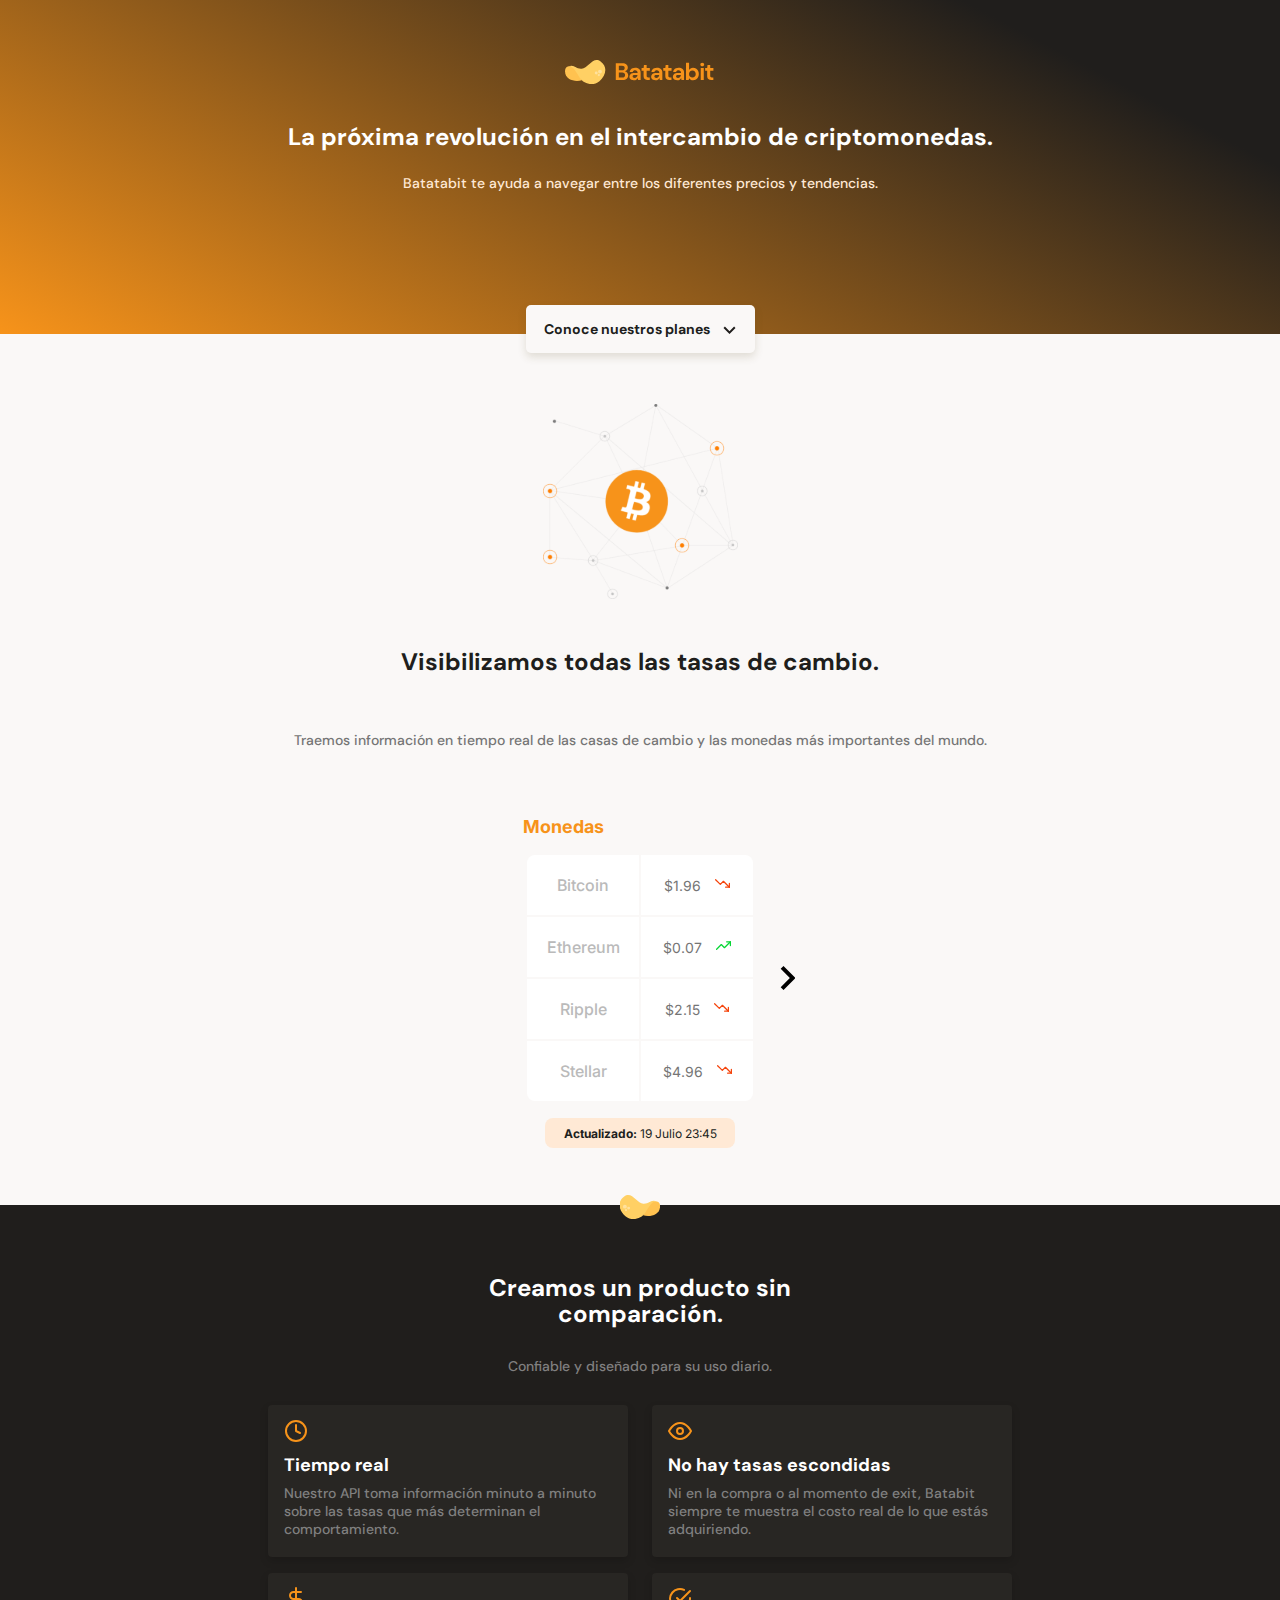
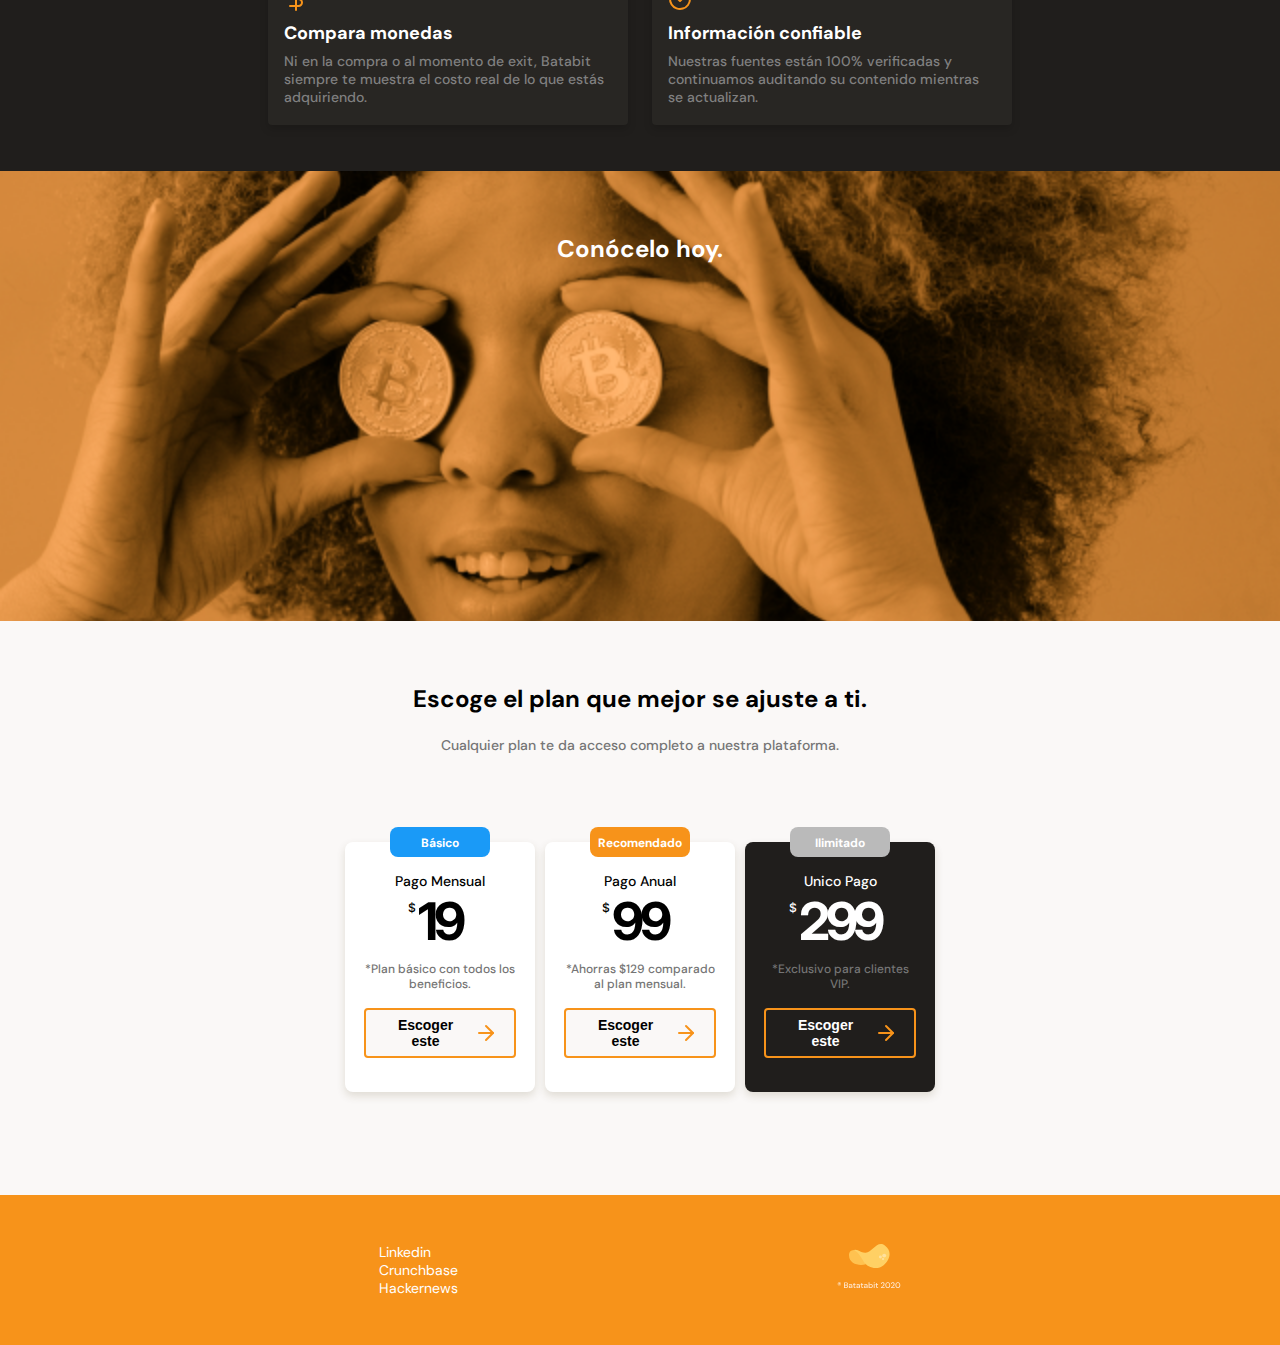
==== commit c119609e: "Terminado el responsive" ====
--- a/CursoMobileFirst/index.html
+++ b/CursoMobileFirst/index.html
@@ -5,6 +5,7 @@
     <meta name="viewport" content="width=device-width, initial-scale=1.0">
     <title>BAtabit</title>
     <link rel="stylesheet" href="./css/main.css">
+    <link rel="stylesheet" href="./css/tablet.css" media="(min-width:768px)">
     <link rel="preconnect" href="https://fonts.googleapis.com">
     <link rel="preconnect" href="https://fonts.gstatic.com" crossorigin>
     <link href="https://fonts.googleapis.com/css2?family=DM+Sans:wght@400;500;700&family=Inter:wght@300;500;700&display=swap" rel="stylesheet">
@@ -148,17 +149,16 @@
                 </article>
             </section>
         </section>
-        <footer class="footer">
-            <ul class="footer__text-container">
-                <li><a href="">Linkedin</a></li>
-                <li><a href="">Crunchbase</a></li>
-                <li><a href="">Hackernews</a></li>
-            </ul>
-            <div class="footer__img-container">
-                <span></span>
-            </div>
-        </footer>
     </main>
-    <footer></footer>
+    <footer class="footer">
+        <ul class="footer__text-container">
+            <li><a href="">Linkedin</a></li>
+            <li><a href="">Crunchbase</a></li>
+            <li><a href="">Hackernews</a></li>
+        </ul>
+        <div class="footer__img-container">
+            <span></span>
+        </div>
+    </footer>
 </body>
 </html>--- a/CursoMobileFirst/css/main.css
+++ b/CursoMobileFirst/css/main.css
@@ -324,6 +324,8 @@
     display: flex;
     flex-direction: column;
     align-items: center;
+    flex-wrap: wrap;
+    
 }
 .main-features-container .separator-image-container{
     position: absolute;
@@ -334,6 +336,11 @@
     background-repeat: no-repeat;
     background-size: cover;
     top: -10px;
+}
+.main-features-container  .main-feactures__text{
+    display: flex;
+    flex-direction: column;
+    align-items: center;
 }
 .main-features-container .main-features__title{
     width: 90%;
@@ -468,12 +475,14 @@
     margin: 0 50px;
     width: 100%;
     padding: 18px 70px;
+    justify-content: center;
 }
 .plans-container__cards .plan__card{
     
     position: relative;
     scroll-snap-align: center;
     min-width: 190px;
+    max-width: 190px;
     height: 250px;
     background-color: var(--just-white);
     box-shadow: 0px 4px 8px 0px #59491E29;
--- a/CursoMobileFirst/css/tablet.css
+++ b/CursoMobileFirst/css/tablet.css
@@ -0,0 +1,23 @@
+.main-features-container{
+    
+}
+.features-cards-container{
+    display:flex;
+    flex-direction: row;
+    flex-wrap: wrap;
+    max-width: 768px;
+
+}
+.main-features-container .features__card{
+    width: 100%;
+    min-width: 288px;
+    max-width: 360px;
+    min-height: 152px;
+    margin: 0 auto;
+    background-color:#282623;
+    margin-bottom: 16px;
+    border-radius: 4px;
+    box-shadow: 0px 4px 8px 0px #00000029;
+    padding: 14px 16px;
+
+}